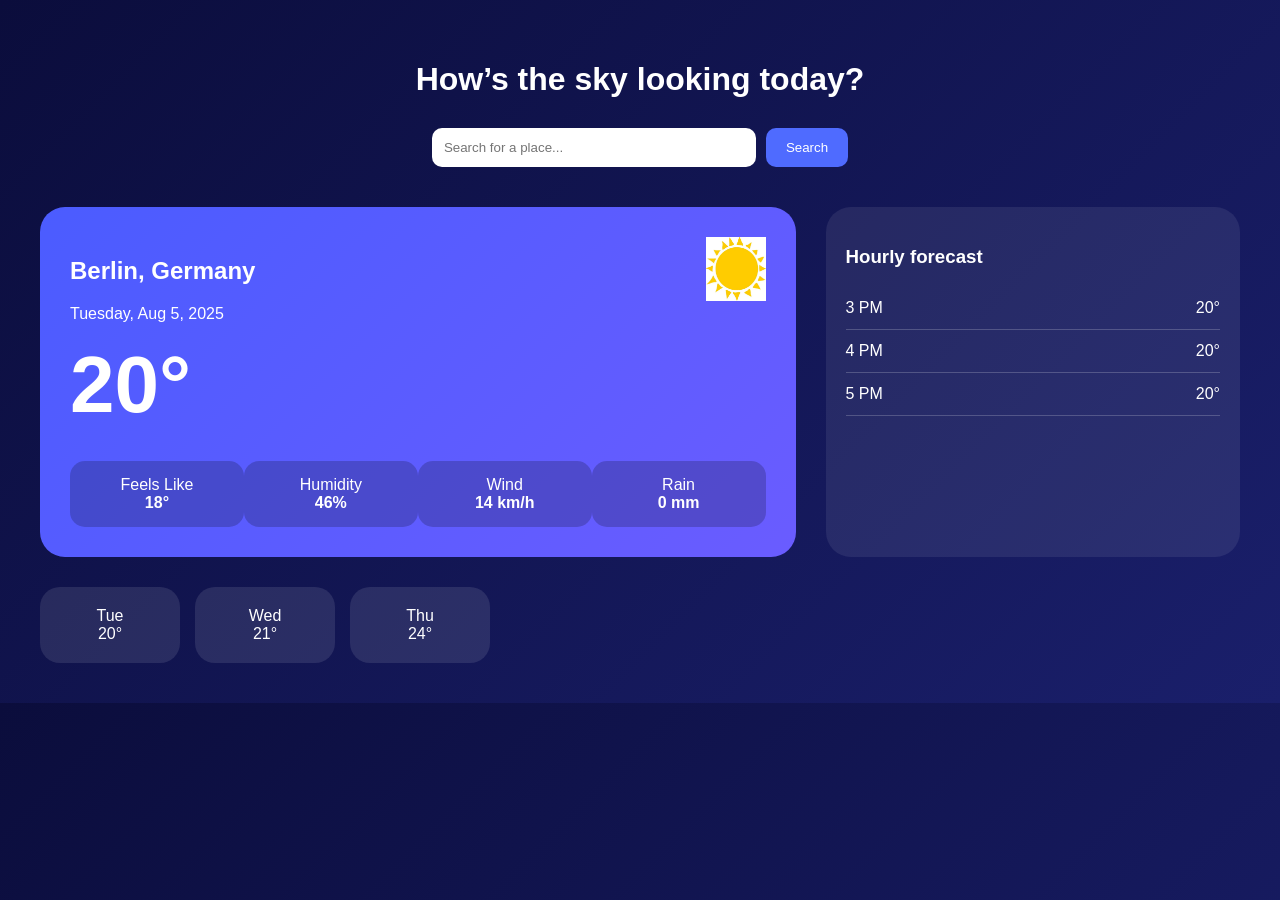
==== index.html @ 5476d0e3 "Add initial HTML, CSS, and image files for weather application" ====
<!DOCTYPE html>
<html lang="en">
<head>
    <meta charset="UTF-8">
    <meta name="viewport" content="width=device-width, initial-scale=1.0">
    <title>Assignment_2</title>
    <link rel="stylesheet" href="index.css">
</head>
<body>

  <div class="app">
    <header class="header">
      <h1>How’s the sky looking today?</h1>
    </header>

    <div class="search">
      <input type="text" placeholder="Search for a place..." />
      <button>Search</button>
    </div>

    <div class="main">

      <div class="weather-card">
        <h2>Berlin, Germany</h2>
        <p>Tuesday, Aug 5, 2025</p>

        <div class="temp">
          <span>20°</span>
          <img src="sun.png" class="icon" />
        </div>

        <div class="details">
          <div>Feels Like<br><b>18°</b></div>
          <div>Humidity<br><b>46%</b></div>
          <div>Wind<br><b>14 km/h</b></div>
          <div>Rain<br><b>0 mm</b></div>
        </div>
      </div>

      <div class="hourly">
        <h3>Hourly forecast</h3>
        <div class="hour">3 PM <span>20°</span></div>
        <div class="hour">4 PM <span>20°</span></div>
        <div class="hour">5 PM <span>20°</span></div>
      </div>

    </div>

    <div class="daily">
      <div class="day">Tue<br>20°</div>
      <div class="day">Wed<br>21°</div>
      <div class="day">Thu<br>24°</div>
    </div>

  </div>
</body>

</html>
---- index.css ----
body {
  margin: 0;
  font-family: Arial, sans-serif;
  background: linear-gradient(135deg, #0b0d3c, #1a1f6b);
  color: white;
}

.app {
  padding: 40px;
}

.header {
  text-align: center;
  margin-bottom: 30px;
}

.search {
  display: flex;
  justify-content: center;
  gap: 10px;
  margin-bottom: 40px;
}

.search input {
  width: 300px;
  padding: 12px;
  border-radius: 10px;
  border: none;
}

.search button {
  padding: 12px 20px;
  border-radius: 10px;
  border: none;
  background: #4f6bff;
  color: white;
}


.main {
  display: flex;
  gap: 30px;
}


.weather-card {
  position: relative; 
  width: 65%;
  background: linear-gradient(135deg, #4b5cff, #6a5cff);
  padding: 30px;
  border-radius: 25px;
}

.temp {
  display: flex;
  align-items: center;
  justify-content: space-between;
}

.temp span {
  font-size: 80px;
  font-weight: bold;
}

.icon {
  position: absolute;
  top: 30px;
  right: 30px;
  width: 60px;
}



.details {
  display: flex;
  justify-content: space-between;
  margin-top: 30px;
}

.details div {
  background: rgba(0,0,0,0.2);
  padding: 15px;
  border-radius: 15px;
  width: 22%;
  text-align: center;
}


.hourly {
  width: 35%;
  background: rgba(255,255,255,0.08);
  padding: 20px;
  border-radius: 25px;
}

.hour {
  display: flex;
  justify-content: space-between;
  padding: 12px 0;
  border-bottom: 1px solid rgba(255,255,255,0.2);
}


.daily {
  display: flex;
  gap: 15px;
  margin-top: 30px;
}

.day {
  background: rgba(255,255,255,0.1);
  padding: 20px;
  border-radius: 20px;
  text-align: center;
  width: 100px;
}
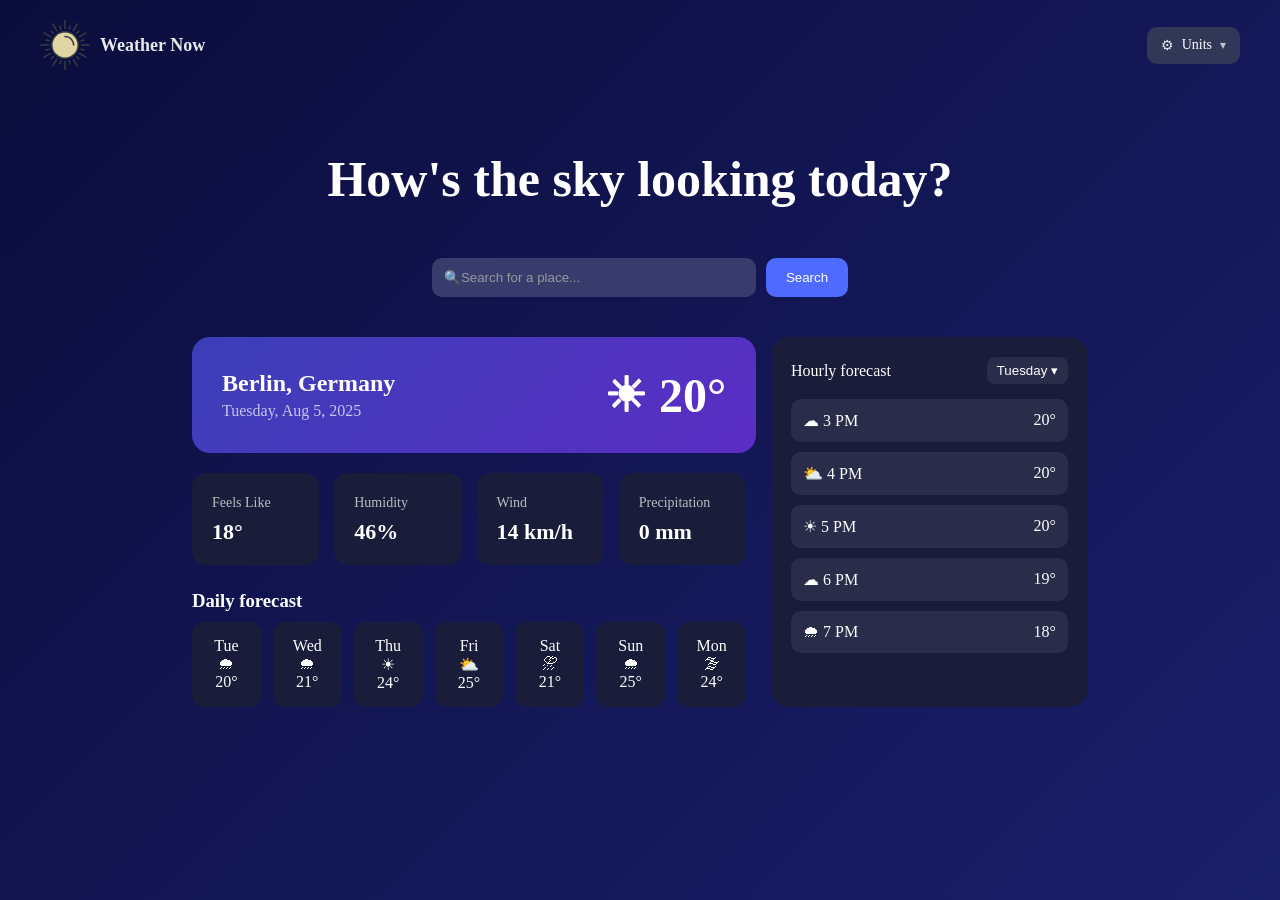
==== commit d7a7fa7d: "Add SVG file for sun icon from SVG Repo - Introduced a new SVG file named 'sun-svgrepo-com.svg' cont" ====
--- a/index.html
+++ b/index.html
@@ -1,58 +1,106 @@
 <!DOCTYPE html>
 <html lang="en">
 <head>
-    <meta charset="UTF-8">
-    <meta name="viewport" content="width=device-width, initial-scale=1.0">
-    <title>Assignment_2</title>
-    <link rel="stylesheet" href="index.css">
+  <meta charset="UTF-8">
+  <meta name="viewport" content="width=device-width, initial-scale=1.0">
+  <title>Assignment_2</title>
+  <link rel="stylesheet" href="index.css">
 </head>
 <body>
-
   <div class="app">
-    <header class="header">
-      <h1>How’s the sky looking today?</h1>
-    </header>
-
+    <div class="nav">
+      <div class="icon">
+        <img src="sun-svgrepo-com.svg" alt="">
+        <p>Weather Now</p>
+      </div>
+      <div class="dropdown-btn">
+        <span class="icon">⚙</span>
+        <span class="label">Units</span>
+        <span class="arrow">▾</span>
+      </div>
+    </div>
+    <div class="header">
+      <p>How's the sky looking today?</p>
+    </div>
     <div class="search">
-      <input type="text" placeholder="Search for a place..." />
+      <input type="text" placeholder="🔍Search for a place...">
       <button>Search</button>
     </div>
 
-    <div class="main">
+    <div class="container">
 
-      <div class="weather-card">
+  <!-- LEFT SIDE -->
+  <div class="left">
+
+    <!-- Main Card -->
+    <div class="main-card">
+      <div>
         <h2>Berlin, Germany</h2>
         <p>Tuesday, Aug 5, 2025</p>
-
-        <div class="temp">
-          <span>20°</span>
-          <img src="sun.png" class="icon" />
-        </div>
-
-        <div class="details">
-          <div>Feels Like<br><b>18°</b></div>
-          <div>Humidity<br><b>46%</b></div>
-          <div>Wind<br><b>14 km/h</b></div>
-          <div>Rain<br><b>0 mm</b></div>
-        </div>
       </div>
 
-      <div class="hourly">
-        <h3>Hourly forecast</h3>
-        <div class="hour">3 PM <span>20°</span></div>
-        <div class="hour">4 PM <span>20°</span></div>
-        <div class="hour">5 PM <span>20°</span></div>
+      <div class="temp">
+        ☀ 20°
+      </div>
+    </div>
+
+    <!-- Stats -->
+    <div class="stats">
+      <div class="box">
+        <span>Feels Like</span>
+        <h3>18°</h3>
       </div>
 
+      <div class="box">
+        <span>Humidity</span>
+        <h3>46%</h3>
+      </div>
+
+      <div class="box">
+        <span>Wind</span>
+        <h3>14 km/h</h3>
+      </div>
+
+      <div class="box">
+        <span>Precipitation</span>
+        <h3>0 mm</h3>
+      </div>
     </div>
 
+    <!-- Daily Forecast -->
+    <h3 class="title">Daily forecast</h3>
+
     <div class="daily">
-      <div class="day">Tue<br>20°</div>
-      <div class="day">Wed<br>21°</div>
-      <div class="day">Thu<br>24°</div>
+      <div class="day">Tue<br>🌧<br>20°</div>
+      <div class="day">Wed<br>🌧<br>21°</div>
+      <div class="day">Thu<br>☀<br>24°</div>
+      <div class="day">Fri<br>⛅<br>25°</div>
+      <div class="day">Sat<br>⛈<br>21°</div>
+      <div class="day">Sun<br>🌧<br>25°</div>
+      <div class="day">Mon<br>🌫<br>24°</div>
     </div>
 
   </div>
+
+  <!-- RIGHT SIDE -->
+  <div class="right">
+
+    <div class="hour-title">
+      Hourly forecast
+      <button>Tuesday ▾</button>
+    </div>
+
+    <div class="hour">☁ 3 PM <span>20°</span></div>
+    <div class="hour">⛅ 4 PM <span>20°</span></div>
+    <div class="hour">☀ 5 PM <span>20°</span></div>
+    <div class="hour">☁ 6 PM <span>19°</span></div>
+    <div class="hour">🌧 7 PM <span>18°</span></div>
+
+  </div>
+
+</div>
+
+    
+  </div>
 </body>
-
 </html>
--- a/index.css
+++ b/index.css
@@ -1,17 +1,93 @@
-body {
+*{
   margin: 0;
-  font-family: Arial, sans-serif;
+  padding: 0;
+}
+
+.app{
+  width: 100%;
+  height: 100vh;
   background: linear-gradient(135deg, #0b0d3c, #1a1f6b);
-  color: white;
-}
-
-.app {
-  padding: 40px;
-}
-
-.header {
-  text-align: center;
-  margin-bottom: 30px;
+  color : white;
+}
+
+.nav{
+  display:flex;
+  justify-content:space-between;
+  align-items:center;
+  padding:20px 40px;
+}
+
+.nav .icon{
+  display:inline-flex;
+  align-items:center;
+  gap:10px;
+}
+
+.nav .icon p {
+  font-size:18px;
+  font-weight:600;
+}
+
+
+.nav .icon img{
+  width: 50px;
+  height: 50px;
+}
+
+/* Button container */
+.nav .dropdown-btn{
+  display:inline-flex;
+  align-items:center;
+  gap:8px;
+
+  padding:10px 14px;
+  background:#303757;
+  color:#fff;
+
+  border-radius:10px;
+  cursor:pointer;
+  user-select:none;
+
+  transition:0.2s ease;
+}
+
+/* Hover effect */
+.nav .dropdown-btn:hover{
+  background:#495183;
+}
+
+/* Icon style */
+.nav .icon{
+  font-size:14px;
+  opacity:0.9;
+}
+
+/* Text */
+.nav .label{
+  font-size:14px;
+  font-weight:500;
+}
+
+/* Arrow */
+.nav .arrow{
+  font-size:12px;
+  opacity:0.7;
+}
+
+
+.header{
+  display:flex;
+  justify-content:center;
+  align-items:center;
+  width: 100%;
+}
+
+.header p{
+  margin-top:60px;
+  text-align:center;
+  font-size: 50px;
+  font-weight:550;
+  width: 75%;
 }
 
 .search {
@@ -19,6 +95,7 @@
   justify-content: center;
   gap: 10px;
   margin-bottom: 40px;
+  margin-top: 50px;
 }
 
 .search input {
@@ -26,6 +103,13 @@
   padding: 12px;
   border-radius: 10px;
   border: none;
+  background-color: #373c6d;
+  color : white;
+}
+
+.search input::placeholder {
+  color: #96979c;  
+  opacity: 1;       
 }
 
 .search button {
@@ -34,83 +118,120 @@
   border: none;
   background: #4f6bff;
   color: white;
-}
-
-
-.main {
-  display: flex;
-  gap: 30px;
-}
-
-
-.weather-card {
-  position: relative; 
-  width: 65%;
-  background: linear-gradient(135deg, #4b5cff, #6a5cff);
-  padding: 30px;
-  border-radius: 25px;
-}
-
-.temp {
-  display: flex;
-  align-items: center;
-  justify-content: space-between;
-}
-
-.temp span {
-  font-size: 80px;
-  font-weight: bold;
-}
-
-.icon {
-  position: absolute;
-  top: 30px;
-  right: 30px;
-  width: 60px;
-}
-
-
-
-.details {
-  display: flex;
-  justify-content: space-between;
-  margin-top: 30px;
-}
-
-.details div {
-  background: rgba(0,0,0,0.2);
-  padding: 15px;
-  border-radius: 15px;
-  width: 22%;
-  text-align: center;
-}
-
-
-.hourly {
-  width: 35%;
-  background: rgba(255,255,255,0.08);
-  padding: 20px;
-  border-radius: 25px;
-}
-
-.hour {
-  display: flex;
-  justify-content: space-between;
-  padding: 12px 0;
-  border-bottom: 1px solid rgba(255,255,255,0.2);
-}
-
-
-.daily {
-  display: flex;
-  gap: 15px;
-  margin-top: 30px;
-}
-
-.day {
-  background: rgba(255,255,255,0.1);
-  padding: 20px;
-  border-radius: 20px;
-  text-align: center;
-  width: 100px;
-}
+  cursor:pointer;
+}
+
+
+.container{
+  display:flex;
+  gap:25px;
+  margin: 0 auto;
+  width: 70%;
+}
+
+
+/* LEFT */
+.left{
+  flex:2;
+  width: 60%;
+}
+
+/* MAIN CARD */
+.main-card{
+  display:flex;
+  justify-content:space-between;
+  align-items:center;
+  padding:30px;
+  border-radius:18px;
+  background:linear-gradient(135deg,#3b3fb8,#5b2dc4);
+  width: 91%;
+}
+
+
+.main-card p{
+  opacity:.7;
+  margin-top:5px;
+}
+
+.temp{
+  font-size:48px;
+  font-weight:bold;
+}
+
+/* STATS */
+.stats{
+  display:flex;
+  gap:15px;
+  margin-top:20px;
+}
+
+.box{
+  flex:1;
+  background:#1a1d3a;
+  padding:20px;
+  border-radius:14px;
+}
+
+.box span{
+  font-size:14px;
+  opacity:.7;
+}
+
+.box h3{
+  margin-top:8px;
+  font-size:22px;
+}
+
+/* DAILY */
+.title{
+  margin:25px 0 10px;
+}
+
+.daily{
+  display:flex;
+  gap:12px;
+}
+
+.day{
+  background:#1a1d3a;
+  padding:15px;
+  border-radius:12px;
+  text-align:center;
+  width:70px;
+}
+
+
+
+
+/* RIGHT PANEL */
+.right{
+  flex:1;
+  background:#1a1d3a;
+  padding:20px;
+  border-radius:18px;
+}
+
+.hour-title{
+  display:flex;
+  justify-content:space-between;
+  align-items:center;
+  margin-bottom:15px;
+}
+
+.hour-title button{
+  background:#2a2d4a;
+  border:none;
+  color:white;
+  padding:6px 10px;
+  border-radius:8px;
+  cursor:pointer;
+}
+
+.hour{
+  background:#2a2d4a;
+  padding:12px;
+  border-radius:10px;
+  margin-bottom:10px;
+  display:flex;
+  justify-content:space-between;
+}
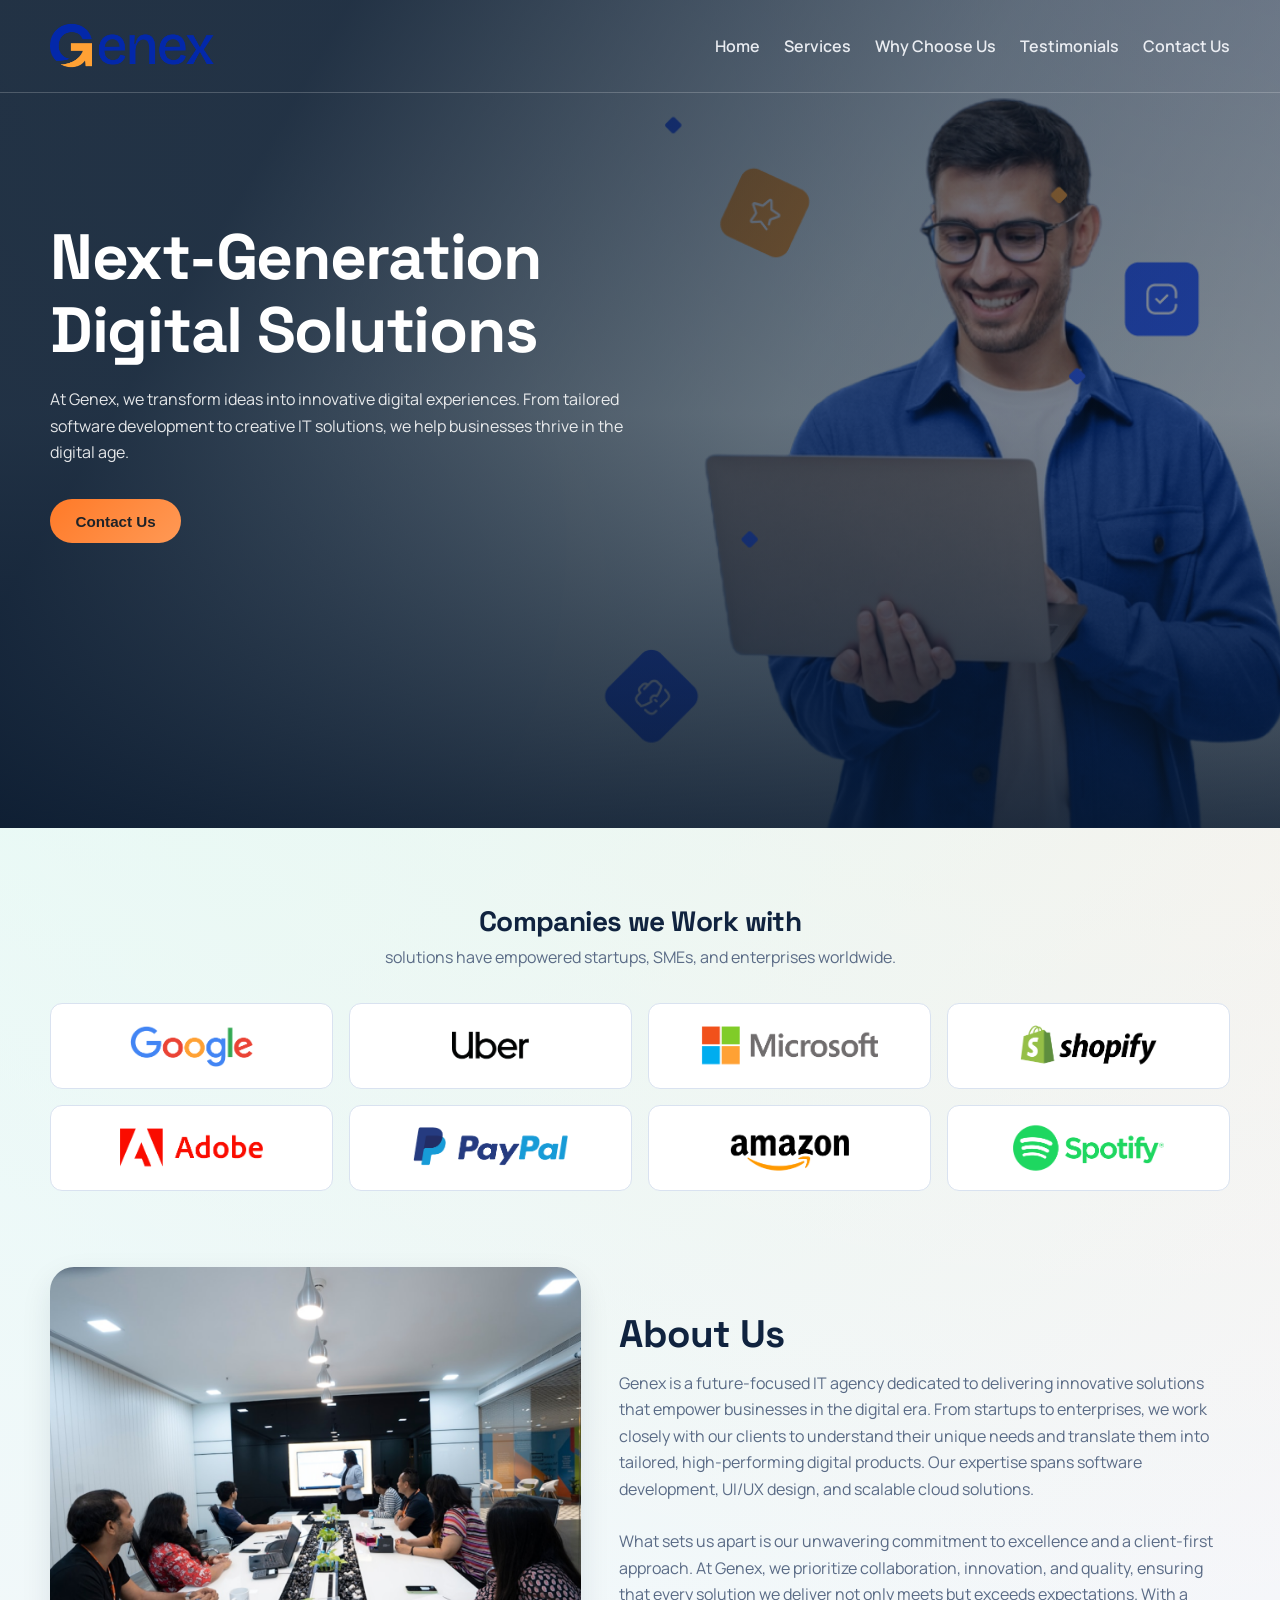
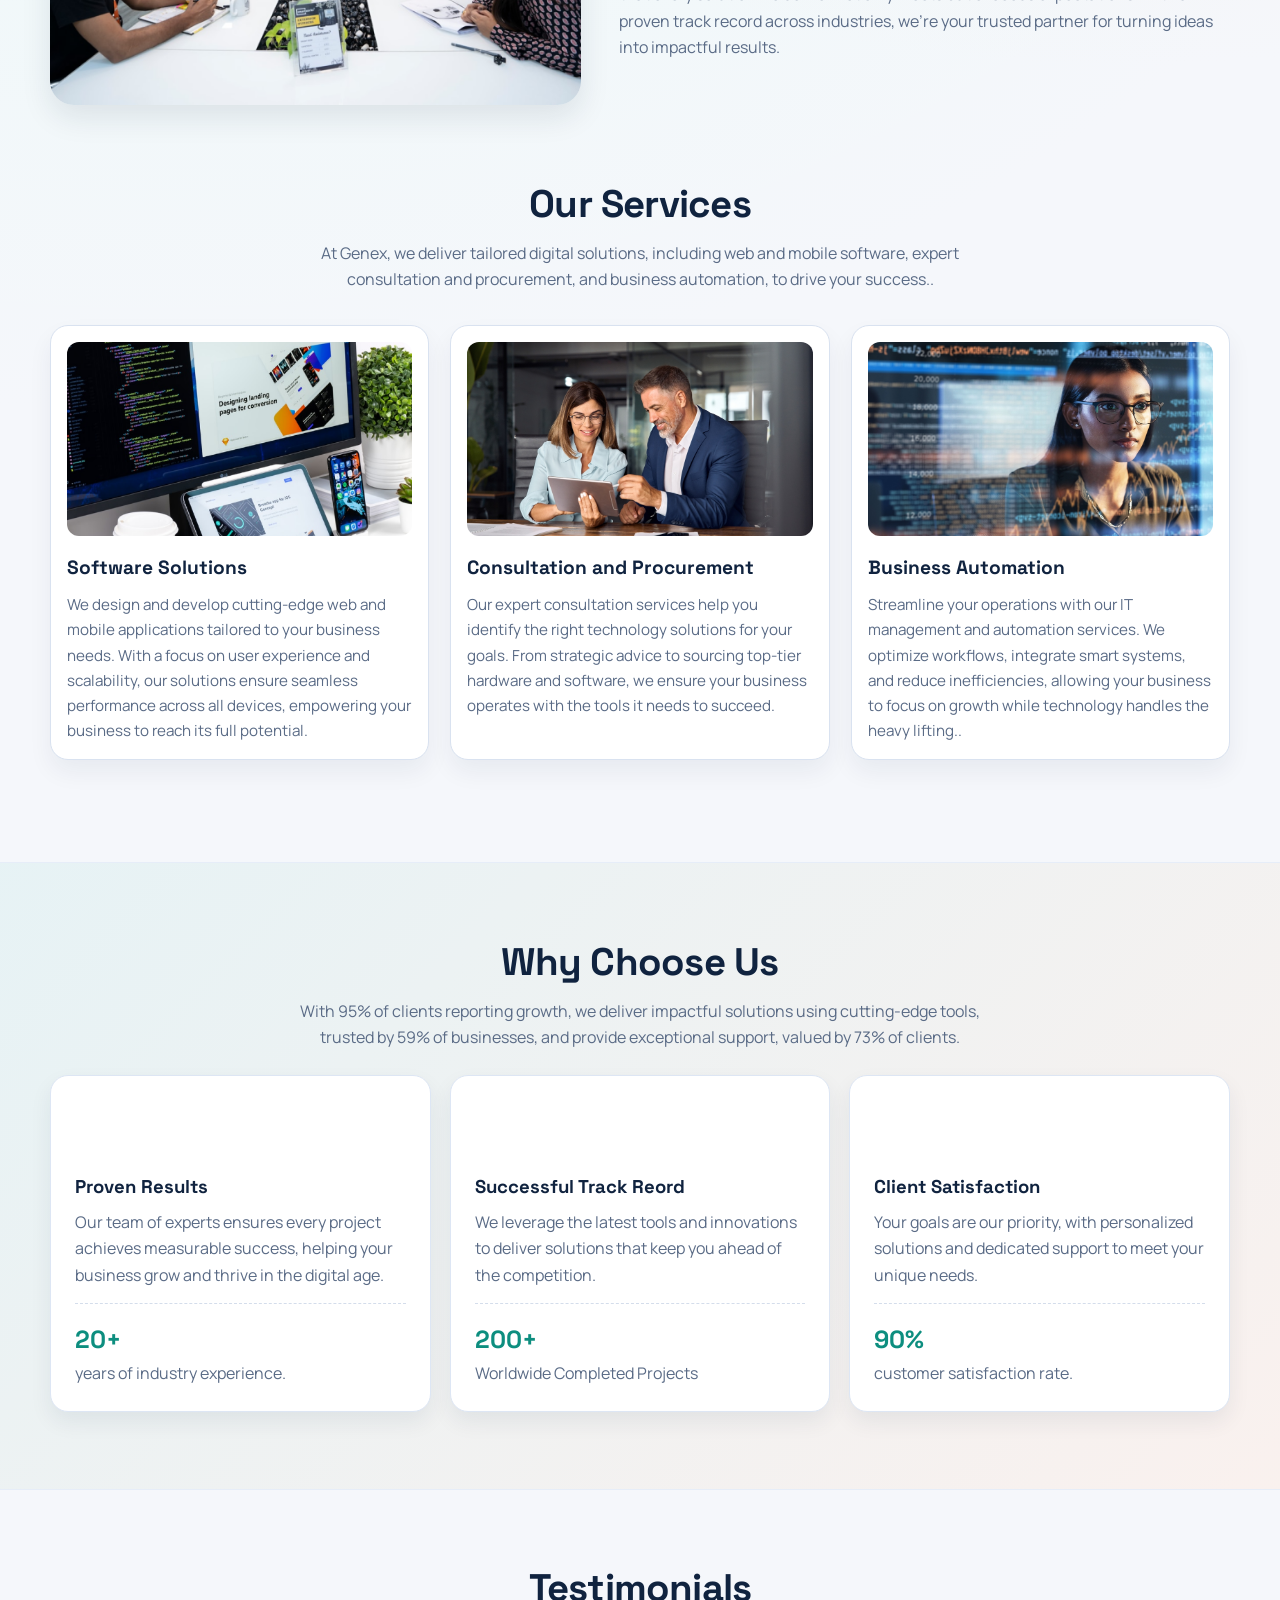
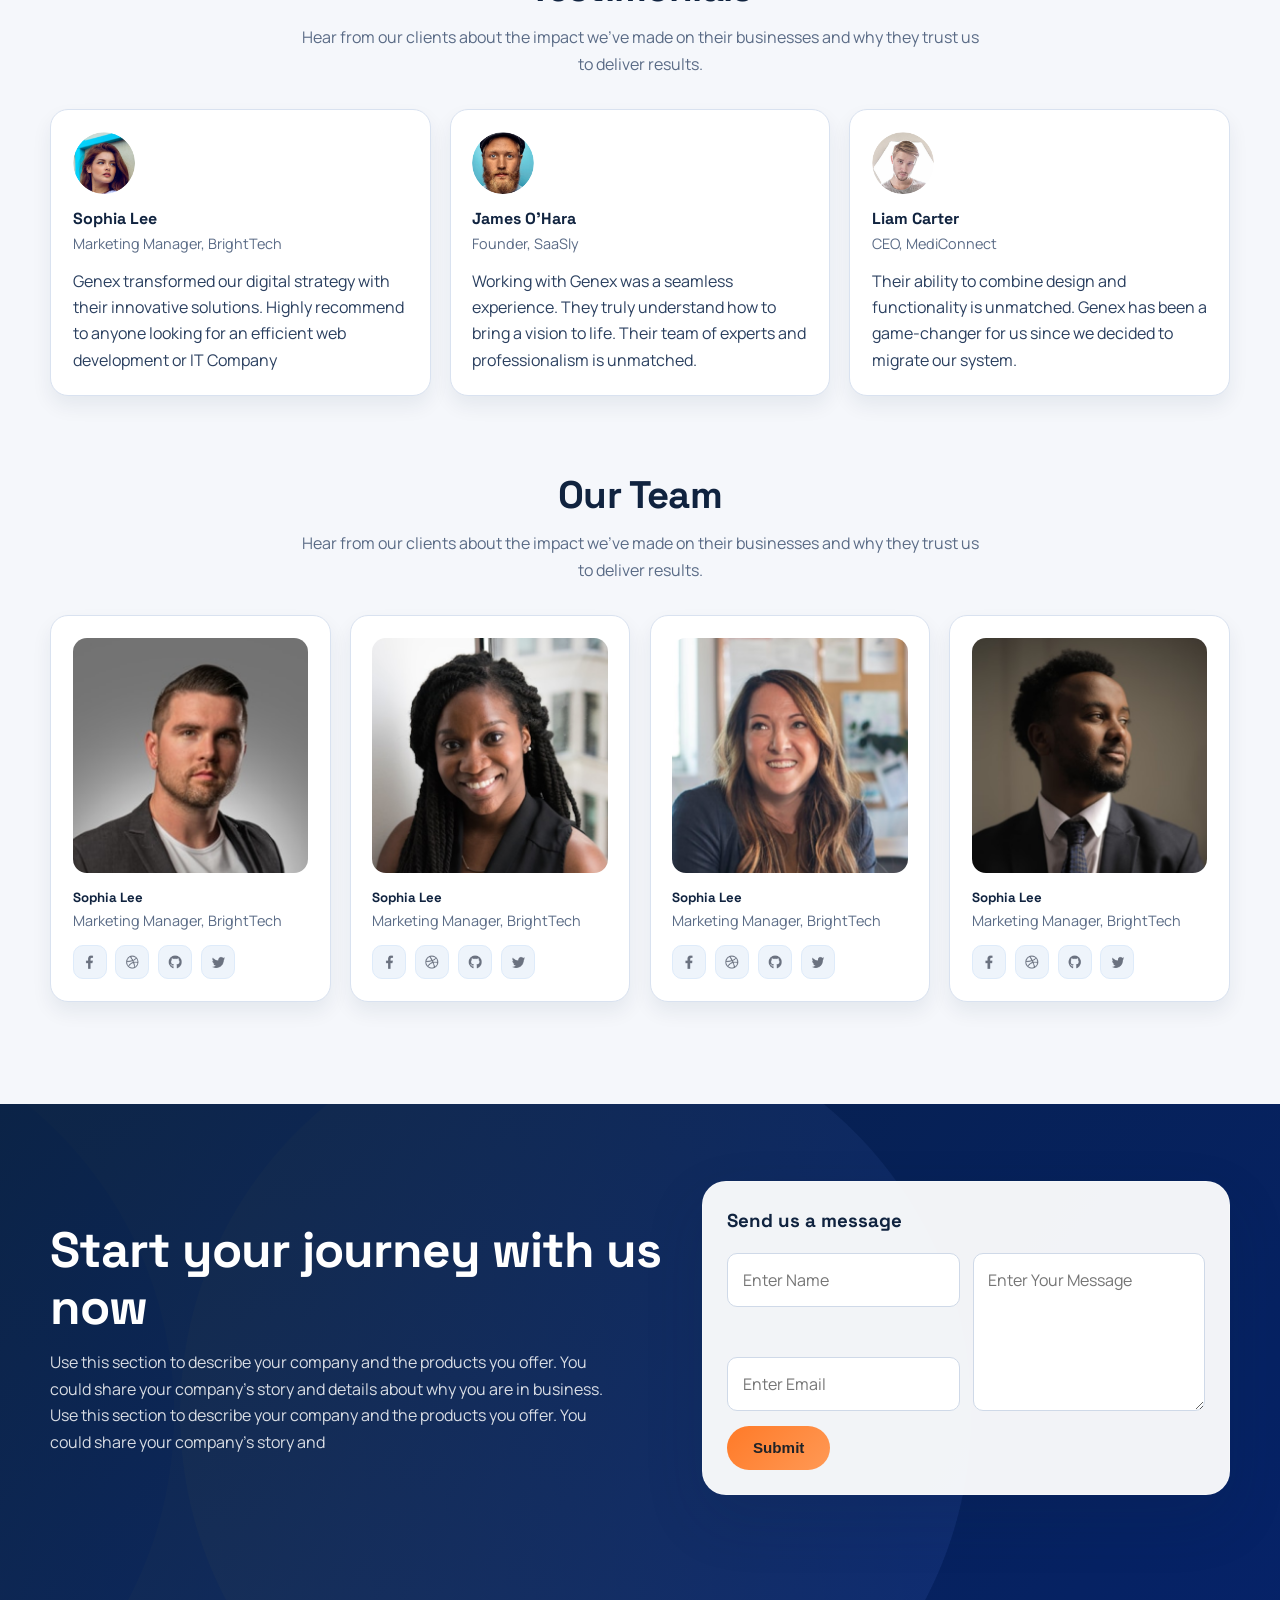
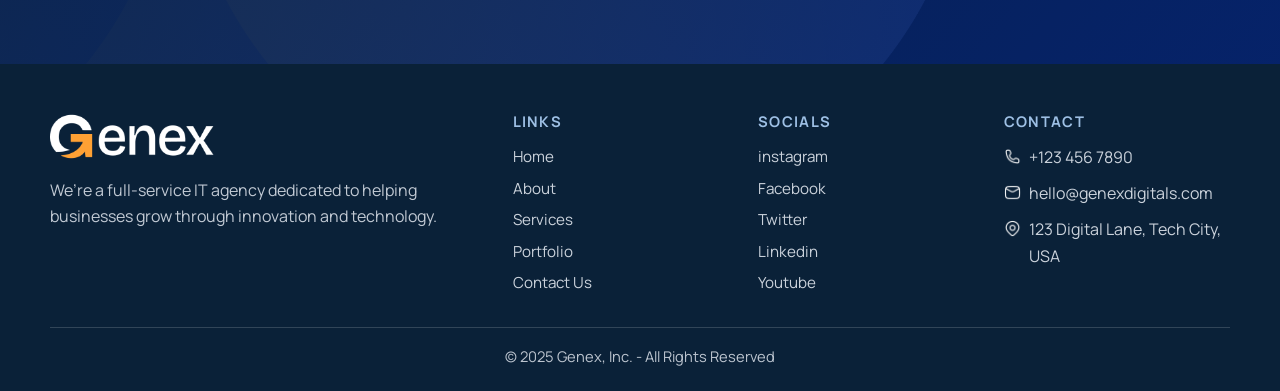
==== commit aaf70c89: "Add initial HTML and CSS files for website layout" ====
--- a/index.html
+++ b/index.html
@@ -1,106 +1,449 @@
 <!DOCTYPE html>
 <html lang="en">
-<head>
-  <meta charset="UTF-8">
-  <meta name="viewport" content="width=device-width, initial-scale=1.0">
-  <title>Assignment_2</title>
-  <link rel="stylesheet" href="index.css">
-</head>
-<body>
-  <div class="app">
-    <div class="nav">
-      <div class="icon">
-        <img src="sun-svgrepo-com.svg" alt="">
-        <p>Weather Now</p>
-      </div>
-      <div class="dropdown-btn">
-        <span class="icon">⚙</span>
-        <span class="label">Units</span>
-        <span class="arrow">▾</span>
-      </div>
-    </div>
-    <div class="header">
-      <p>How's the sky looking today?</p>
-    </div>
-    <div class="search">
-      <input type="text" placeholder="🔍Search for a place...">
-      <button>Search</button>
-    </div>
+  <head>
+    <meta charset="UTF-8" />
+    <meta name="viewport" content="width=device-width, initial-scale=1.0" />
+    <title>Genex Digital Solutions | Welcome</title>
+    <link rel="stylesheet" href="style.css" />
+
+  </head>
+  <body>
+    <header>
+      <img class="hero-image" src="./images/Hero-Image.png" alt="" />
+      <div class="hero-content">
+        <div class="top-nav">
+          <div class="container">
+            <div class="navbar-content">
+              <div id="brand-id">
+                <img src="./images/logo.png" alt="" />
+              </div>
+
+              <nav>
+                <ul class="nav-links">
+                  <li><a href="">Home</a></li>
+                  <li><a href="">Services</a></li>
+                  <li><a href="">Why Choose Us</a></li>
+                  <li><a href="">Testimonials</a></li>
+                  <li><a href="">Contact Us</a></li>
+                </ul>
+              </nav>
+            </div>
+          </div>
+        </div>
+
+        <div class="container">
+          <div class="hero-text">
+            <h1>Next-Generation Digital Solutions</h1>
+            <p>
+              At Genex, we transform ideas into innovative digital experiences.
+              From tailored software development to creative IT solutions, we
+              help businesses thrive in the digital age.
+            </p>
+            <button type="submit" class="btn-primary">Contact Us</button>
+          </div>
+        </div>
+      </div>
+    </header>
 
     <div class="container">
-
-  <!-- LEFT SIDE -->
-  <div class="left">
-
-    <!-- Main Card -->
-    <div class="main-card">
-      <div>
-        <h2>Berlin, Germany</h2>
-        <p>Tuesday, Aug 5, 2025</p>
-      </div>
-
-      <div class="temp">
-        ☀ 20°
-      </div>
-    </div>
-
-    <!-- Stats -->
-    <div class="stats">
-      <div class="box">
-        <span>Feels Like</span>
-        <h3>18°</h3>
-      </div>
-
-      <div class="box">
-        <span>Humidity</span>
-        <h3>46%</h3>
-      </div>
-
-      <div class="box">
-        <span>Wind</span>
-        <h3>14 km/h</h3>
-      </div>
-
-      <div class="box">
-        <span>Precipitation</span>
-        <h3>0 mm</h3>
-      </div>
-    </div>
-
-    <!-- Daily Forecast -->
-    <h3 class="title">Daily forecast</h3>
-
-    <div class="daily">
-      <div class="day">Tue<br>🌧<br>20°</div>
-      <div class="day">Wed<br>🌧<br>21°</div>
-      <div class="day">Thu<br>☀<br>24°</div>
-      <div class="day">Fri<br>⛅<br>25°</div>
-      <div class="day">Sat<br>⛈<br>21°</div>
-      <div class="day">Sun<br>🌧<br>25°</div>
-      <div class="day">Mon<br>🌫<br>24°</div>
-    </div>
-
-  </div>
-
-  <!-- RIGHT SIDE -->
-  <div class="right">
-
-    <div class="hour-title">
-      Hourly forecast
-      <button>Tuesday ▾</button>
-    </div>
-
-    <div class="hour">☁ 3 PM <span>20°</span></div>
-    <div class="hour">⛅ 4 PM <span>20°</span></div>
-    <div class="hour">☀ 5 PM <span>20°</span></div>
-    <div class="hour">☁ 6 PM <span>19°</span></div>
-    <div class="hour">🌧 7 PM <span>18°</span></div>
-
-  </div>
-
-</div>
-
-    
-  </div>
-</body>
+      <div class="partners">
+        <div class="section-header">
+          <h4 class="section-title-sm">Companies we Work with</h4>
+          <p>
+            solutions have empowered startups, SMEs, and enterprises worldwide.
+          </p>
+        </div>
+
+        <div class="partners-content">
+          <img
+            class="client-image"
+            src="./images/clients/Company-logo-1.png"
+            alt=""
+          />
+          <img
+            class="client-image"
+            src="./images/clients/Company-logo-2.png"
+            alt=""
+          />
+          <img
+            class="client-image"
+            src="./images/clients/Company-logo-3.png"
+            alt=""
+          />
+          <img
+            class="client-image"
+            src="./images/clients/Company-logo-4.png"
+            alt=""
+          />
+          <img
+            class="client-image"
+            src="./images/clients/Company-logo-5.png"
+            alt=""
+          />
+          <img
+            class="client-image"
+            src="./images/clients/Company-logo-6.png"
+            alt=""
+          />
+          <img
+            class="client-image"
+            src="./images/clients/Company-logo-7.png"
+            alt=""
+          />
+          <img
+            class="client-image"
+            src="./images/clients/Company-logo.png"
+            alt=""
+          />
+        </div>
+      </div>
+
+      <div class="about-section">
+        <img class="about-section-img" src="./images/about-img.png" alt="" />
+        <div class="about-section-text">
+          <h3 class="section-title">About Us</h3>
+          <p>
+            Genex is a future-focused IT agency dedicated to delivering
+            innovative solutions that empower businesses in the digital era.
+            From startups to enterprises, we work closely with our clients to
+            understand their unique needs and translate them into tailored,
+            high-performing digital products. Our expertise spans software
+            development, UI/UX design, and scalable cloud solutions.
+            <br />
+            <br />
+            What sets us apart is our unwavering commitment to excellence and a
+            client-first approach. At Genex, we prioritize collaboration,
+            innovation, and quality, ensuring that every solution we deliver not
+            only meets but exceeds expectations. With a proven track record
+            across industries, we’re your trusted partner for turning ideas into
+            impactful results.
+          </p>
+        </div>
+      </div>
+
+      <div class="services-section">
+        <div class="section-header">
+          <h3 class="section-title">Our Services</h3>
+          <p class="section-subtitle">
+            At Genex, we deliver tailored digital solutions, including web and
+            mobile software, expert consultation and procurement, and business
+            automation, to drive your success..
+          </p>
+        </div>
+
+        <div class="services-section-content">
+          <div class="services-card">
+            <img
+              class="services-card-img"
+              src="./images/services/software.png"
+              alt=""
+            />
+            <h4 class="services-card-title">Software Solutions</h4>
+            <p class="services-card-description">
+              We design and develop cutting-edge web and mobile applications
+              tailored to your business needs. With a focus on user experience
+              and scalability, our solutions ensure seamless performance across
+              all devices, empowering your business to reach its full potential.
+            </p>
+          </div>
+          <div class="services-card">
+            <img
+              class="services-card-img"
+              src="./images/services/consultation.jpg"
+              alt=""
+            />
+            <h4 class="services-card-title">Consultation and Procurement</h4>
+            <p class="services-card-description">
+              Our expert consultation services help you identify the right
+              technology solutions for your goals. From strategic advice to
+              sourcing top-tier hardware and software, we ensure your business
+              operates with the tools it needs to succeed.
+            </p>
+          </div>
+
+          <div class="services-card">
+            <img
+              class="services-card-img"
+              src="./images/services/Business-Automation.jpg"
+              alt=""
+            />
+            <h4 class="services-card-title">Business Automation</h4>
+            <p class="services-card-description">
+              Streamline your operations with our IT management and automation
+              services. We optimize workflows, integrate smart systems, and
+              reduce inefficiencies, allowing your business to focus on growth
+              while technology handles the heavy lifting..
+            </p>
+          </div>
+        </div>
+      </div>
+    </div>
+
+    <div class="wcu-section">
+      <div class="container">
+        <div class="wcu-header">
+          <h3 class="section-title">Why Choose Us</h3>
+          <p class="section-subtitle">
+            With 95% of clients reporting growth, we deliver impactful solutions
+            using cutting-edge tools, trusted by 59% of businesses, and provide
+            exceptional support, valued by 73% of clients.
+          </p>
+        </div>
+
+        <div class="wcu-content">
+          <div class="wcu-card">
+            <img src="./images/why-choose-us/verified-icon.png" alt="" />
+            <h4>Proven Results</h4>
+            <p>
+              Our team of experts ensures every project achieves measurable
+              success, helping your business grow and thrive in the digital age.
+            </p>
+            <div class="stats">
+              <h3>20+</h3>
+              <p>years of industry experience.</p>
+            </div>
+          </div>
+
+          <div class="wcu-card">
+            <img src="./images/why-choose-us/successful-icon.png" alt="" />
+            <h4>Successful Track Reord</h4>
+            <p>
+              We leverage the latest tools and innovations to deliver solutions
+              that keep you ahead of the competition.
+            </p>
+            <div class="stats">
+              <h3>200+</h3>
+              <p>Worldwide Completed Projects</p>
+            </div>
+          </div>
+
+          <div class="wcu-card">
+            <img src="./images/why-choose-us/love-icon.png" alt="" />
+            <h4>Client Satisfaction</h4>
+            <p>
+              Your goals are our priority, with personalized solutions and
+              dedicated support to meet your unique needs.
+            </p>
+            <div class="stats">
+              <h3>90%</h3>
+              <p>customer satisfaction rate.</p>
+            </div>
+          </div>
+        </div>
+      </div>
+    </div>
+
+    <div class="container">
+      <div class="testimonial-section">
+        <div class="section-header">
+          <h3 class="section-title">Testimonials</h3>
+          <p class="section-subtitle">
+            Hear from our clients about the impact we've made on their
+            businesses and why they trust us to deliver results.
+          </p>
+        </div>
+
+        <div class="testimonial-content">
+          <div class="testimonial-card">
+            <img src="./images/testimonials/t3.png" alt="" />
+            <h4>Sophia Lee</h4>
+            <p class="testimonial-card-subtitle">
+              Marketing Manager, BrightTech
+            </p>
+            <p class="testimonial-card-description">
+              Genex transformed our digital strategy with their innovative
+              solutions. Highly recommend to anyone looking for an efficient web
+              development or IT Company
+            </p>
+          </div>
+          <div class="testimonial-card">
+            <img src="./images/testimonials/t2.png" alt="" />
+            <h4>James O’Hara</h4>
+            <p class="testimonial-card-subtitle">Founder, SaaSly</p>
+            <p class="testimonial-card-description">
+              Working with Genex was a seamless experience. They truly
+              understand how to bring a vision to life. Their team of experts
+              and professionalism is unmatched.
+            </p>
+          </div>
+          <div class="testimonial-card">
+            <img src="./images/testimonials/t1.png" alt="" />
+            <h4>Liam Carter</h4>
+            <p class="testimonial-card-subtitle">CEO, MediConnect</p>
+            <p class="testimonial-card-description">
+              Their ability to combine design and functionality is unmatched.
+              Genex has been a game-changer for us since we decided to migrate
+              our system.
+            </p>
+          </div>
+        </div>
+      </div>
+    </div>
+
+    <div class="container">
+      <div class="team-section">
+        <div class="section-header">
+          <h3 class="section-title">Our Team</h3>
+          <p class="section-subtitle">
+            Hear from our clients about the impact we've made on their
+            businesses and why they trust us to deliver results.
+          </p>
+        </div>
+
+        <div class="team-content">
+          <div class="team-card">
+            <img class="team-card-main-img" src="./images/team/md.png" alt="" />
+            <h5>Sophia Lee</h5>
+            <p>Marketing Manager, BrightTech</p>
+            <div class="team-card-socials">
+              <img src="./images/socials/facebook-f.png" alt="" />
+              <img src="./images/socials/dribbble.png" alt="" />
+              <img src="./images/socials/github.png" alt="" />
+              <img src="./images/socials/twitter.png" alt="" />
+            </div>
+          </div>
+
+          <div class="team-card">
+            <img
+              class="team-card-main-img"
+              src="./images/team/sel.png"
+              alt=""
+            />
+            <h5>Sophia Lee</h5>
+            <p>Marketing Manager, BrightTech</p>
+            <div class="team-card-socials">
+              <img src="./images/socials/facebook-f.png" alt="" />
+              <img src="./images/socials/dribbble.png" alt="" />
+              <img src="./images/socials/github.png" alt="" />
+              <img src="./images/socials/twitter.png" alt="" />
+            </div>
+          </div>
+
+          <div class="team-card">
+            <img
+              class="team-card-main-img"
+              src="./images/team/coo.png"
+              alt=""
+            />
+            <h5>Sophia Lee</h5>
+            <p>Marketing Manager, BrightTech</p>
+            <div class="team-card-socials">
+              <img src="./images/socials/facebook-f.png" alt="" />
+              <img src="./images/socials/dribbble.png" alt="" />
+              <img src="./images/socials/github.png" alt="" />
+              <img src="./images/socials/twitter.png" alt="" />
+            </div>
+          </div>
+
+          <div class="team-card">
+            <img
+              class="team-card-main-img"
+              src="./images/team/cto.png"
+              alt=""
+            />
+            <h5>Sophia Lee</h5>
+            <p>Marketing Manager, BrightTech</p>
+            <div class="team-card-socials">
+              <img src="./images/socials/facebook-f.png" alt="" />
+              <img src="./images/socials/dribbble.png" alt="" />
+              <img src="./images/socials/github.png" alt="" />
+              <img src="./images/socials/twitter.png" alt="" />
+            </div>
+          </div>
+        </div>
+      </div>
+    </div>
+
+    <div class="cta-section">
+      <img class="cta-image" src="./images/cta-bg.png" alt="" />
+      <div class="cta-content-wrapper">
+        <div class="cta-content">
+          <div class="cta-header">
+            <h2>Start your journey with us now</h2>
+            <p>
+              Use this section to describe your company and the products you
+              offer. You could share your company’s story and details about why
+              you are in business. Use this section to describe your company and
+              the products you offer. You could share your company’s story and
+            </p>
+          </div>
+          <div class="cta-form">
+            <h3>Send us a message</h3>
+            <form action="">
+              <div class="cta-form-section">
+                <div class="cta-form-inputs">
+                  <input type="text" id="name" placeholder="Enter Name" /><br />
+                  <input type="email" id="email" placeholder="Enter Email" />
+                </div>
+                <textarea
+                  id="message"
+                  placeholder="Enter Your Message"
+                  rows="4"
+                ></textarea>
+              </div>
+              <button type="submit">Submit</button>
+            </form>
+          </div>
+        </div>
+      </div>
+    </div>
+
+    <div class="footer">
+      <div class="container">
+        <div class="footer-content">
+          <div class="footer-header">
+            <img src="./images/logo-dark-bg.png" alt="" />
+            <p>
+              We’re a full-service IT agency dedicated to helping businesses
+              grow through innovation and technology.
+            </p>
+          </div>
+          <div class="footer-links">
+            
+            <div class="footer-link-item">
+              <h6>Links</h6>
+              <ul>
+                <li>Home</li>
+                <li>About</li>
+                <li>Services</li>
+                <li>Portfolio</li>
+                <li>Contact Us</li>
+              </ul>
+            </div>
+            <div class="footer-link-item">
+              <h6>SOCIALS</h6>
+              <ul>
+                <li>instagram</li>
+                <li>Facebook</li>
+                <li>Twitter</li>
+                <li>Linkedin</li>
+                <li>Youtube</li>
+              </ul>
+            </div>
+
+            <div class="footer-link-item">
+              <h6>CONTACT</h6>
+              <div class="footer-contact-container">
+                <div class="footer-links-contact">
+                  <img src="./images/contact/call-02.png" alt="" />
+                  <p>+123 456 7890</p>
+                </div>
+                <div class="footer-links-contact">
+                  <img src="./images/contact/mail-01.png" alt="" />
+                  <p>hello@genexdigitals.com</p>
+                </div>
+                <div class="footer-links-contact">
+                  <img src="./images/contact/location-01.png" alt="" />
+                  <p>123 Digital Lane, Tech City, USA</p>
+                </div>
+              </div>
+            </div>
+          </div>
+        </div>
+        <div class="copyright">
+          <p>© 2025 Genex, Inc. - All Rights Reserved</p>
+        </div>
+      </div>
+    </div>
+  </body>
 </html>
--- a/style.css
+++ b/style.css
@@ -0,0 +1,661 @@
+@import url("https://fonts.googleapis.com/css2?family=Manrope:wght@400;500;600;700;800&family=Space+Grotesk:wght@500;700&display=swap");
+
+:root {
+	--bg: #f5f7fb;
+	--surface: #ffffff;
+	--surface-muted: #eef2f8;
+	--text: #10233f;
+	--text-soft: #5a6b86;
+	--brand: #0d8e7f;
+	--brand-dark: #08685d;
+	--accent: #ff7a28;
+	--line: #d9e2f0;
+	--shadow-lg: 0 24px 60px rgba(16, 35, 63, 0.14);
+	--shadow-md: 0 12px 30px rgba(16, 35, 63, 0.1);
+	--radius-xl: 24px;
+	--radius-lg: 18px;
+	--radius-md: 12px;
+}
+
+* {
+	box-sizing: border-box;
+	margin: 0;
+	padding: 0;
+}
+
+html,
+body {
+	width: 100%;
+	overflow-x: hidden;
+}
+
+body {
+	font-family: "Manrope", "Segoe UI", sans-serif;
+	background:
+		radial-gradient(circle at 12% 6%, #e4fbf5 0%, transparent 34%),
+		radial-gradient(circle at 88% 2%, #ffeadf 0%, transparent 30%),
+		var(--bg);
+	color: var(--text);
+	line-height: 1.65;
+}
+
+img {
+	max-width: 100%;
+	display: block;
+}
+
+a {
+	color: inherit;
+	text-decoration: none;
+}
+
+.container {
+	width: min(1180px, calc(100% - 2.5rem));
+	margin: 0 auto;
+}
+
+.section-title,
+.section-title-sm,
+.hero-text h1,
+.cta-header h2 {
+	font-family: "Space Grotesk", "Trebuchet MS", sans-serif;
+	line-height: 1.15;
+	letter-spacing: -0.02em;
+}
+
+.section-title {
+	font-size: clamp(1.9rem, 3vw, 2.5rem);
+	margin-bottom: 0.85rem;
+}
+
+.section-title-sm {
+	font-size: clamp(1.4rem, 2.5vw, 1.75rem);
+}
+
+.section-subtitle {
+	color: var(--text-soft);
+	max-width: 68ch;
+}
+
+header {
+	position: relative;
+	min-height: 92vh;
+	isolation: isolate;
+}
+
+.hero-image {
+	position: absolute;
+	inset: 0;
+	width: 100%;
+	height: 100%;
+	object-fit: cover;
+	z-index: -2;
+}
+
+header::after {
+	content: "";
+	position: absolute;
+	inset: 0;
+	z-index: -1;
+	background:
+		linear-gradient(120deg, rgba(6, 22, 43, 0.85) 20%, rgba(6, 22, 43, 0.52) 58%, rgba(6, 22, 43, 0.32) 100%),
+		linear-gradient(to top, rgba(6, 22, 43, 0.8) 0%, rgba(6, 22, 43, 0.15) 50%);
+}
+
+.hero-content {
+	min-height: 92vh;
+	display: flex;
+	flex-direction: column;
+}
+
+.top-nav {
+	padding: 1.15rem 0;
+	border-bottom: 1px solid rgba(255, 255, 255, 0.2);
+}
+
+.navbar-content {
+	display: flex;
+	align-items: center;
+	justify-content: space-between;
+	gap: 1.5rem;
+}
+
+#brand-id img {
+	width: min(165px, 42vw);
+}
+
+.nav-links {
+	display: flex;
+	align-items: center;
+	gap: 1.5rem;
+	list-style: none;
+}
+
+.nav-links a {
+	color: #f6f8fc;
+	font-weight: 600;
+	opacity: 0.92;
+	transition: color 0.2s ease, opacity 0.2s ease;
+}
+
+.nav-links a:hover {
+	color: #ffffff;
+	opacity: 1;
+}
+
+.hero-text {
+	max-width: 680px;
+	color: #ffffff;
+	margin: auto 0;
+	padding: clamp(3.25rem, 10vw, 8.5rem) 0 clamp(2.75rem, 6vw, 5.5rem);
+}
+
+.hero-text h1 {
+	font-size: clamp(2.2rem, 5.2vw, 4rem);
+	margin-bottom: 1.15rem;
+}
+
+.hero-text p {
+	max-width: 60ch;
+	color: rgba(255, 255, 255, 0.88);
+	margin-bottom: 2.1rem;
+}
+
+.btn-primary,
+.cta-form button {
+	border: none;
+	border-radius: 999px;
+	background: linear-gradient(135deg, var(--accent), #ff9955);
+	color: #1f2328;
+	font-weight: 800;
+	font-size: 0.95rem;
+	padding: 0.85rem 1.6rem;
+	cursor: pointer;
+	transition: transform 0.2s ease, box-shadow 0.2s ease;
+}
+
+.btn-primary:hover,
+.cta-form button:hover {
+	transform: translateY(-2px);
+	box-shadow: 0 8px 20px rgba(255, 122, 40, 0.35);
+}
+
+.partners,
+.about-section,
+.services-section,
+.testimonial-section,
+.team-section {
+	margin-top: clamp(3rem, 6vw, 5.75rem);
+}
+
+.section-header {
+	text-align: center;
+	margin-bottom: clamp(1.2rem, 4vw, 2rem);
+}
+
+.section-header p {
+	color: var(--text-soft);
+	max-width: 68ch;
+	margin: 0.45rem auto 0;
+}
+
+.partners-content {
+	margin-top: 1.5rem;
+	display: grid;
+	gap: 1rem;
+	grid-template-columns: repeat(4, minmax(0, 1fr));
+}
+
+.client-image {
+	width: 100%;
+	height: 86px;
+	object-fit: contain;
+	padding: 1rem;
+	background: var(--surface);
+	border: 1px solid var(--line);
+	border-radius: var(--radius-md);
+}
+
+.about-section {
+	display: grid;
+	grid-template-columns: 1fr 1.15fr;
+	gap: clamp(1.2rem, 3vw, 2.6rem);
+	align-items: center;
+}
+
+.about-section-img {
+	width: 100%;
+	border-radius: var(--radius-xl);
+	box-shadow: var(--shadow-md);
+}
+
+.about-section-text p {
+	color: var(--text-soft);
+}
+
+.services-section-content {
+	display: grid;
+	grid-template-columns: repeat(3, minmax(0, 1fr));
+	gap: 1.3rem;
+	margin-top: 1.8rem;
+}
+
+.services-card {
+	background: var(--surface);
+	border-radius: var(--radius-lg);
+	padding: 1rem;
+	border: 1px solid var(--line);
+	box-shadow: 0 12px 24px rgba(16, 35, 63, 0.06);
+}
+
+.services-card-img {
+	width: 100%;
+	aspect-ratio: 16 / 9;
+	object-fit: cover;
+	border-radius: calc(var(--radius-lg) - 6px);
+}
+
+.services-card-title {
+	margin: 1rem 0 0.55rem;
+	font-family: "Space Grotesk", "Trebuchet MS", sans-serif;
+	font-size: 1.2rem;
+}
+
+.services-card-description {
+	color: var(--text-soft);
+	font-size: 0.95rem;
+}
+
+.wcu-section {
+	margin-top: clamp(3.4rem, 8vw, 6.5rem);
+	padding: clamp(3rem, 6vw, 5rem) 0;
+	background:
+		linear-gradient(135deg, rgba(13, 142, 127, 0.08), rgba(255, 122, 40, 0.08)),
+		#f9fbff;
+	border-top: 1px solid #e6edf8;
+	border-bottom: 1px solid #e6edf8;
+}
+
+.wcu-header {
+	text-align: center;
+	margin-bottom: 1.5rem;
+}
+
+.wcu-header p {
+	color: var(--text-soft);
+	max-width: 70ch;
+	margin: 0.45rem auto 0;
+}
+
+.wcu-content {
+	display: grid;
+	grid-template-columns: repeat(3, minmax(0, 1fr));
+	gap: 1.2rem;
+}
+
+.wcu-card {
+	background: #ffffff;
+	border: 1px solid #dde6f4;
+	border-radius: var(--radius-lg);
+	padding: 1.5rem;
+	box-shadow: 0 10px 22px rgba(9, 39, 71, 0.07);
+}
+
+.wcu-card > img {
+	width: 58px;
+	height: 58px;
+	margin-bottom: 0.9rem;
+}
+
+.wcu-card h4 {
+	font-family: "Space Grotesk", "Trebuchet MS", sans-serif;
+	font-size: 1.16rem;
+	margin-bottom: 0.4rem;
+}
+
+.wcu-card p {
+	color: var(--text-soft);
+}
+
+.stats {
+	margin-top: 0.95rem;
+	padding-top: 0.95rem;
+	border-top: 1px dashed #d4ddeb;
+}
+
+.stats h3 {
+	font-family: "Space Grotesk", "Trebuchet MS", sans-serif;
+	font-size: 1.55rem;
+	color: var(--brand);
+}
+
+.testimonial-content,
+.team-content {
+	display: grid;
+	gap: 1.2rem;
+}
+
+.testimonial-content {
+	grid-template-columns: repeat(3, minmax(0, 1fr));
+}
+
+.testimonial-card,
+.team-card {
+	background: var(--surface);
+	border: 1px solid var(--line);
+	border-radius: var(--radius-lg);
+	padding: 1.35rem;
+	box-shadow: 0 10px 20px rgba(9, 39, 71, 0.07);
+}
+
+.testimonial-card img {
+	width: 62px;
+	height: 62px;
+	border-radius: 50%;
+	object-fit: cover;
+	margin-bottom: 0.75rem;
+}
+
+.testimonial-card h4,
+.team-card h5 {
+	font-family: "Space Grotesk", "Trebuchet MS", sans-serif;
+}
+
+.testimonial-card-subtitle,
+.team-card p {
+	font-size: 0.9rem;
+	color: var(--text-soft);
+}
+
+.testimonial-card-description {
+	margin-top: 0.75rem;
+	color: #2a3f5f;
+}
+
+.team-content {
+	grid-template-columns: repeat(4, minmax(0, 1fr));
+}
+
+.team-card-main-img {
+	width: 100%;
+	aspect-ratio: 1 / 1;
+	object-fit: cover;
+	border-radius: 14px;
+	margin-bottom: 0.85rem;
+}
+
+.team-card-socials {
+	margin-top: 0.8rem;
+	display: flex;
+	gap: 0.55rem;
+}
+
+.team-card-socials img {
+	width: 34px;
+	height: 34px;
+	padding: 0.45rem;
+	border-radius: 10px;
+	background: #eef4fb;
+	border: 1px solid #deebfa;
+}
+
+.cta-section {
+	position: relative;
+	margin-top: clamp(3.6rem, 8vw, 7rem);
+	min-height: 560px;
+	isolation: isolate;
+}
+
+.cta-image {
+	position: absolute;
+	inset: 0;
+	width: 100%;
+	height: 100%;
+	object-fit: cover;
+	z-index: -2;
+}
+
+.cta-content-wrapper {
+	position: relative;
+	z-index: 1;
+	min-height: 560px;
+	background: linear-gradient(130deg, rgba(8, 30, 51, 0.88) 0%, rgba(8, 30, 51, 0.67) 64%, rgba(8, 30, 51, 0.55) 100%);
+}
+
+.cta-content {
+	width: min(1180px, calc(100% - 2.5rem));
+	margin: 0 auto;
+	padding: clamp(2.5rem, 6vw, 5rem) 0;
+	display: grid;
+	grid-template-columns: 1.2fr 1fr;
+	gap: 1.2rem;
+	align-items: center;
+}
+
+.cta-header {
+	color: #ffffff;
+}
+
+.cta-header h2 {
+	font-size: clamp(1.95rem, 4.1vw, 3.1rem);
+	margin-bottom: 0.9rem;
+}
+
+.cta-header p {
+	color: rgba(255, 255, 255, 0.84);
+	max-width: 58ch;
+}
+
+.cta-form {
+	background: rgba(255, 255, 255, 0.95);
+	border: 1px solid rgba(255, 255, 255, 0.25);
+	border-radius: var(--radius-xl);
+	box-shadow: var(--shadow-lg);
+	padding: 1.5rem;
+}
+
+.cta-form h3 {
+	font-family: "Space Grotesk", "Trebuchet MS", sans-serif;
+	margin-bottom: 1rem;
+}
+
+.cta-form-section {
+	display: grid;
+	grid-template-columns: 1fr 1fr;
+	gap: 0.8rem;
+	margin-bottom: 0.9rem;
+}
+
+.cta-form-inputs {
+	display: grid;
+	gap: 0.75rem;
+}
+
+.cta-form input,
+.cta-form textarea {
+	width: 100%;
+	border-radius: 10px;
+	border: 1px solid #cfd9e8;
+	background: #ffffff;
+	color: var(--text);
+	padding: 0.8rem 0.9rem;
+	font: inherit;
+}
+
+.cta-form input:focus,
+.cta-form textarea:focus {
+	outline: none;
+	border-color: var(--brand);
+	box-shadow: 0 0 0 3px rgba(13, 142, 127, 0.16);
+}
+
+.cta-form textarea {
+	resize: vertical;
+	min-height: 120px;
+}
+
+.footer {
+	background: #0a2138;
+	color: #f5f9ff;
+	padding-top: 2.8rem;
+}
+
+.footer-content {
+	display: grid;
+	grid-template-columns: 1.2fr 2fr;
+	gap: 2rem;
+}
+
+.footer-header img {
+	width: 165px;
+}
+
+.footer-header p {
+	margin-top: 0.8rem;
+	color: rgba(245, 249, 255, 0.78);
+	max-width: 40ch;
+}
+
+.footer-links {
+	display: grid;
+	grid-template-columns: repeat(3, minmax(0, 1fr));
+	gap: 1.2rem;
+}
+
+.footer-link-item h6 {
+	margin-bottom: 0.7rem;
+	font-size: 0.92rem;
+	text-transform: uppercase;
+	letter-spacing: 0.09em;
+	color: #9ec0e5;
+}
+
+.footer-link-item ul {
+	list-style: none;
+	display: grid;
+	gap: 0.4rem;
+}
+
+.footer-link-item li {
+	color: rgba(245, 249, 255, 0.82);
+	font-size: 0.95rem;
+}
+
+.footer-contact-container {
+	display: grid;
+	gap: 0.6rem;
+}
+
+.footer-links-contact {
+	display: flex;
+	gap: 0.55rem;
+	align-items: flex-start;
+}
+
+.footer-links-contact img {
+	width: 17px;
+	height: 17px;
+	margin-top: 0.2rem;
+}
+
+.footer-links-contact p {
+	color: rgba(245, 249, 255, 0.82);
+}
+
+.copyright {
+	margin-top: 2rem;
+	border-top: 1px solid rgba(255, 255, 255, 0.16);
+	padding: 1rem 0 1.4rem;
+}
+
+.copyright p {
+	text-align: center;
+	color: rgba(245, 249, 255, 0.76);
+	font-size: 0.92rem;
+}
+
+@media (max-width: 1060px) {
+	.nav-links {
+		gap: 1rem;
+	}
+
+	.services-section-content,
+	.wcu-content,
+	.testimonial-content {
+		grid-template-columns: repeat(2, minmax(0, 1fr));
+	}
+
+	.team-content {
+		grid-template-columns: repeat(2, minmax(0, 1fr));
+	}
+
+	.cta-content {
+		grid-template-columns: 1fr;
+	}
+}
+
+@media (max-width: 780px) {
+	.container,
+	.cta-content {
+		width: min(1180px, calc(100% - 1.3rem));
+	}
+
+	.top-nav {
+		padding: 1rem 0;
+	}
+
+	.navbar-content {
+		flex-direction: column;
+		align-items: flex-start;
+	}
+
+	.nav-links {
+		flex-wrap: wrap;
+		row-gap: 0.65rem;
+	}
+
+	.hero-text {
+		padding-top: 2.4rem;
+	}
+
+	.partners-content {
+		grid-template-columns: repeat(2, minmax(0, 1fr));
+	}
+
+	.about-section,
+	.services-section-content,
+	.wcu-content,
+	.testimonial-content,
+	.team-content,
+	.footer-content,
+	.footer-links,
+	.cta-form-section {
+		grid-template-columns: 1fr;
+	}
+
+	.wcu-card,
+	.testimonial-card,
+	.team-card {
+		padding: 1.15rem;
+	}
+
+	.cta-section,
+	.cta-content-wrapper {
+		min-height: auto;
+	}
+
+	.footer {
+		padding-top: 2.2rem;
+	}
+}
+
+@media (prefers-reduced-motion: reduce) {
+	*,
+	*::before,
+	*::after {
+		animation-duration: 0.01ms !important;
+		animation-iteration-count: 1 !important;
+		transition-duration: 0.01ms !important;
+		scroll-behavior: auto !important;
+	}
+}
